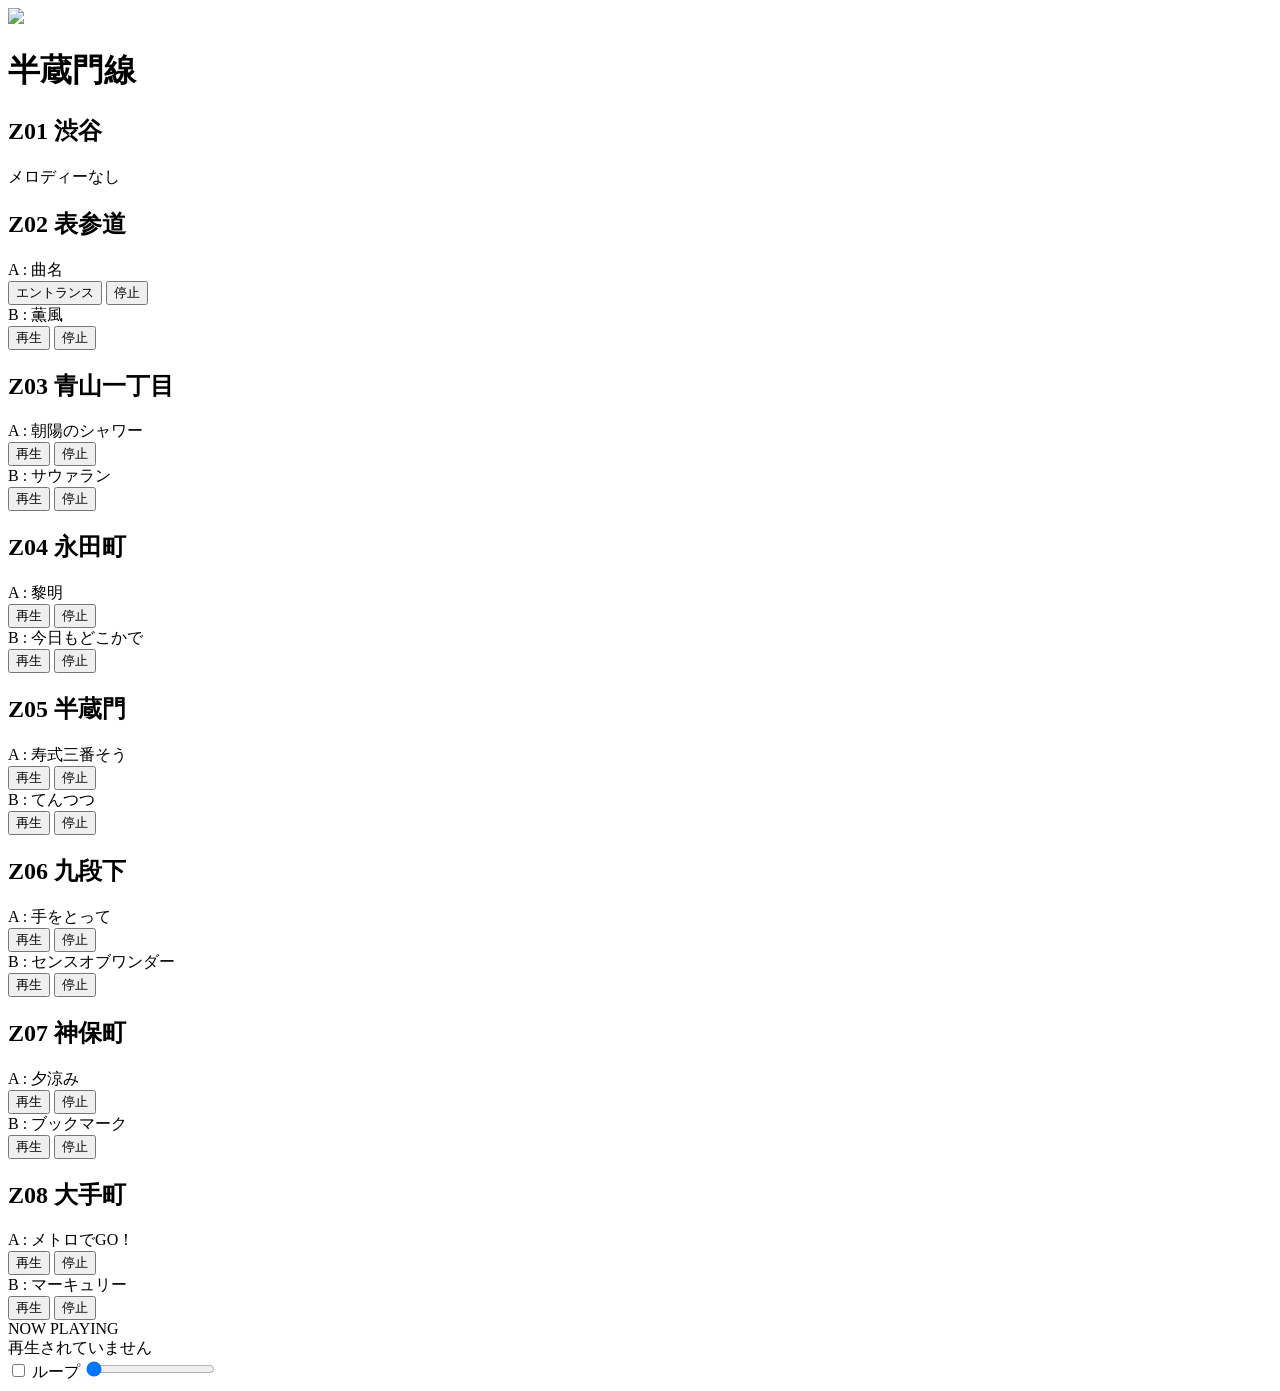
==== hanzomon-line/index.html @ 6f3da382 "Update index.html" ====
<!DOCTYPE html>
<html lang="ja">
<head>

  <meta charset="UTF-8">

  <meta
    name="viewport"
    content="width=device-width, initial-scale=1.0"
  >

  <title>半蔵門線 駅メロ</title>

  <link rel="stylesheet" href="style.css">

</head>

<body>

  <div class="bg-image"></div>





  <main class="container">

    <!-- 路線タイトル -->
    <div class="line-title">

      <img
        src="icons/hanzomon.png"
        class="line-icon"
      >

      <h1>半蔵門線</h1>

    </div>





    <!-- ===================================== -->
    <!-- Z01 渋谷 -->
    <!-- ===================================== -->

    <section class="station-card">

      <h2 class="station-name">
        Z01 渋谷
      </h2>





      <div class="melody-item">

        <div class="melody-title">
          メロディーなし
        </div>

      </div>

    </section>





    <!-- ===================================== -->
    <!-- ↓↓↓ ここから追加 ↓↓↓ -->
    <!-- ===================================== -->



    <section class="station-card">

      <h2 class="station-name">
        Z02 表参道
      </h2>





      <div class="melody-item">

        <div class="melody-title">
          A : 曲名
        </div>

        <div class="button-group">

          <button onclick="playMusic('audio/Z02A1.mp3','曲名')">
            エントランス
          </button>

          <button onclick="stopMusic()">
            停止
          </button>

        </div>

      </div>





      <div class="melody-item">

        <div class="melody-title">
          B : 薫風
        </div>

        <div class="button-group">

          <button onclick="playMusic('audio/Z02B1.mp3','曲名')">
            再生
          </button>

          <button onclick="stopMusic()">
            停止
          </button>

        </div>

      </div>

    </section>
 <section class="station-card">

      <h2 class="station-name">
        Z03 青山一丁目
      </h2>





      <div class="melody-item">

        <div class="melody-title">
          A : 朝陽のシャワー
        </div>

        <div class="button-group">

          <button onclick="playMusic('audio/Z03A1.mp3','曲名')">
            再生
          </button>

          <button onclick="stopMusic()">
            停止
          </button>

        </div>

      </div>





      <div class="melody-item">

        <div class="melody-title">
          B : サウァラン
        </div>

        <div class="button-group">

          <button onclick="playMusic('audio/Z03B1.mp3','曲名')">
            再生
          </button>

          <button onclick="stopMusic()">
            停止
          </button>

        </div>

      </div>

    </section>

     <section class="station-card">

      <h2 class="station-name">
        Z04 永田町
      </h2>





      <div class="melody-item">

        <div class="melody-title">
          A : 黎明
        </div>

        <div class="button-group">

          <button onclick="playMusic('audio/Z04A1.mp3','曲名')">
            再生
          </button>

          <button onclick="stopMusic()">
            停止
          </button>

        </div>

      </div>





      <div class="melody-item">

        <div class="melody-title">
          B : 今日もどこかで
        </div>

        <div class="button-group">

          <button onclick="playMusic('audio/Z04B1.mp3','曲名')">
            再生
          </button>

          <button onclick="stopMusic()">
            停止
          </button>

        </div>

      </div>

    </section>





  </main>

 <section class="station-card">

      <h2 class="station-name">
        Z05 半蔵門
      </h2>





      <div class="melody-item">

        <div class="melody-title">
          A : 寿式三番そう
        </div>

        <div class="button-group">

          <button onclick="playMusic('audio/Z05A1.mp3','曲名')">
            再生
          </button>

          <button onclick="stopMusic()">
            停止
          </button>

        </div>

      </div>





      <div class="melody-item">

        <div class="melody-title">
          B : てんつつ
        </div>

        <div class="button-group">

          <button onclick="playMusic('audio/Z05B1.mp3','曲名')">
            再生
          </button>

          <button onclick="stopMusic()">
            停止
          </button>

        </div>

      </div>

    </section>

 <section class="station-card">

      <h2 class="station-name">
        Z06 九段下
      </h2>





      <div class="melody-item">

        <div class="melody-title">
          A : 手をとって
        </div>

        <div class="button-group">

          <button onclick="playMusic('audio/Z06A1.mp3','曲名')">
            再生
          </button>

          <button onclick="stopMusic()">
            停止
          </button>

        </div>

      </div>





      <div class="melody-item">

        <div class="melody-title">
          B : センスオブワンダー
        </div>

        <div class="button-group">

          <button onclick="playMusic('audio/Z06B1.mp3','曲名')">
            再生
          </button>

          <button onclick="stopMusic()">
            停止
          </button>

        </div>

      </div>

    </section>
 <section class="station-card">

      <h2 class="station-name">
        Z07 神保町
      </h2>





      <div class="melody-item">

        <div class="melody-title">
          A : 夕涼み
        </div>

        <div class="button-group">

          <button onclick="playMusic('audio/Z07A1.mp3','曲名')">
            再生
          </button>

          <button onclick="stopMusic()">
            停止
          </button>

        </div>

      </div>





      <div class="melody-item">

        <div class="melody-title">
          B : ブックマーク
        </div>

        <div class="button-group">

          <button onclick="playMusic('audio/Z07B1.mp3','曲名')">
            再生
          </button>

          <button onclick="stopMusic()">
            停止
          </button>

        </div>

      </div>

    </section>
 <section class="station-card">

      <h2 class="station-name">
        Z08 大手町
      </h2>





      <div class="melody-item">

        <div class="melody-title">
          A : メトロでGO！
        </div>

        <div class="button-group">

          <button onclick="playMusic('audio/Z08A1.mp3','曲名')">
            再生
          </button>

          <button onclick="stopMusic()">
            停止
          </button>

        </div>

      </div>





      <div class="melody-item">

        <div class="melody-title">
          B : マーキュリー
        </div>

        <div class="button-group">

          <button onclick="playMusic('audio/Z08B1.mp3','曲名')">
            再生
          </button>

          <button onclick="stopMusic()">
            停止
          </button>

        </div>

      </div>

    </section>



  <!-- 下部固定プレイヤー -->
  <div class="music-bar">

    <div class="music-left">

      <div class="playing-label">
        NOW PLAYING
      </div>

      <div
        class="now-playing"
        id="nowPlaying"
      >
        再生されていません
      </div>

    </div>





    <div class="music-right">

      <!-- ループ -->
      <label class="loop-wrap">

        <input
          type="checkbox"
          id="loopToggle"
        >

        ループ

      </label>





      <!-- シークバー -->
      <input
        type="range"
        id="seekBar"
        value="0"
        min="0"
        max="100"
      >

    </div>

  </div>





  <!-- audio -->
  <audio
    id="audio-player"
    preload="auto"
  ></audio>





  <script>

    const player =
      document.getElementById(
        "audio-player"
      );

    const seekBar =
      document.getElementById(
        "seekBar"
      );

    const loopToggle =
      document.getElementById(
        "loopToggle"
      );

    const nowPlaying =
      document.getElementById(
        "nowPlaying"
      );





    function playMusic(file,name){

      player.src = file;

      player.loop =
        loopToggle.checked;

      player.play();

      nowPlaying.textContent =
        name;
    }





    function stopMusic(){

      player.pause();

      player.currentTime = 0;

      nowPlaying.textContent =
        "再生されていません";
    }





    player.addEventListener(
      "timeupdate",
      () => {

        if(player.duration){

          seekBar.value =
            (player.currentTime
            / player.duration)
            * 100;
        }

      }
    );





    seekBar.addEventListener(
      "input",
      () => {

        if(player.duration){

          player.currentTime =
            (seekBar.value / 100)
            * player.duration;
        }

      }
    );

  </script>

</body>
</html>
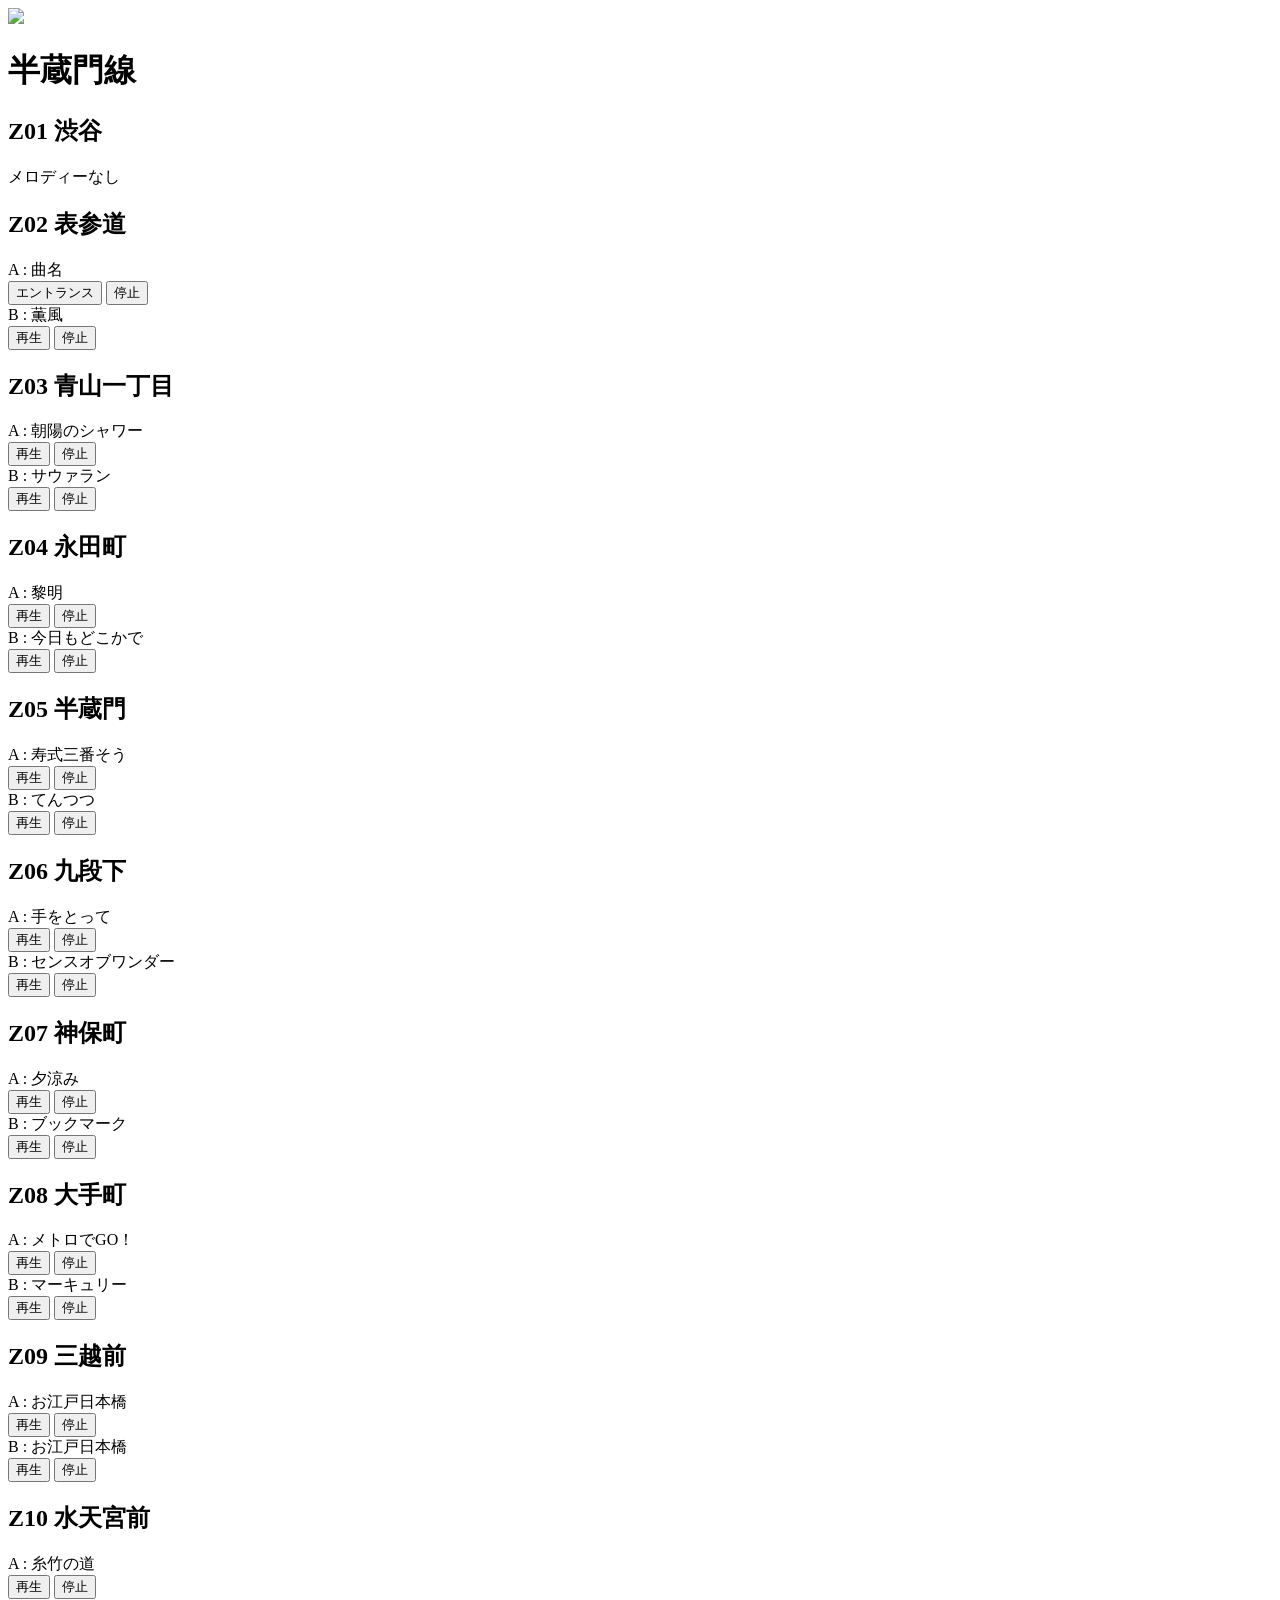
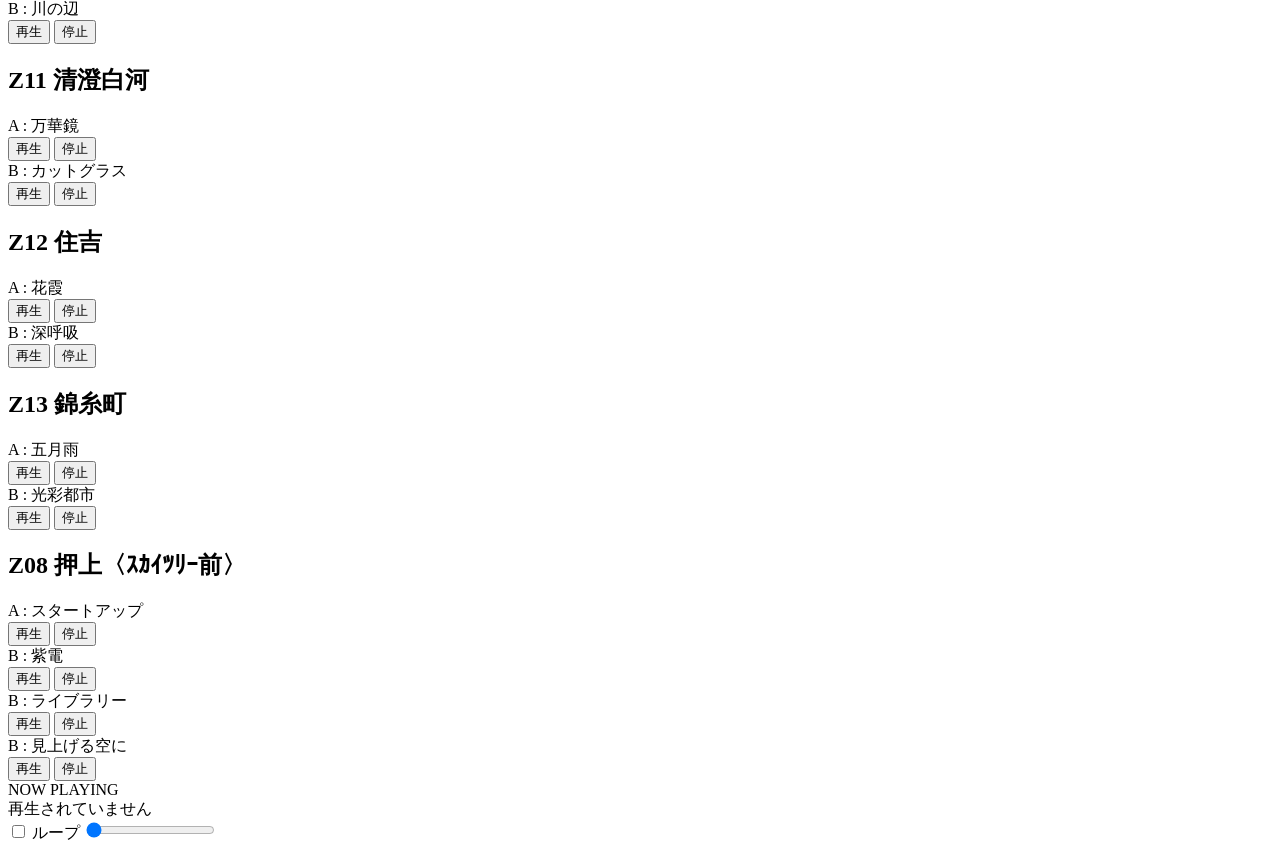
==== commit b6d81970: "Update index.html" ====
--- a/hanzomon-line/index.html
+++ b/hanzomon-line/index.html
@@ -469,7 +469,374 @@
       </div>
 
     </section>
-
+ <section class="station-card">
+
+      <h2 class="station-name">
+        Z09 三越前
+      </h2>
+
+
+
+
+
+      <div class="melody-item">
+
+        <div class="melody-title">
+          A : お江戸日本橋
+        </div>
+
+        <div class="button-group">
+
+          <button onclick="playMusic('audio/Z09A1.mp3','曲名')">
+            再生
+          </button>
+
+          <button onclick="stopMusic()">
+            停止
+          </button>
+
+        </div>
+
+      </div>
+
+
+
+
+
+      <div class="melody-item">
+
+        <div class="melody-title">
+          B : お江戸日本橋
+        </div>
+
+        <div class="button-group">
+
+          <button onclick="playMusic('audio/Z09B1.mp3','曲名')">
+            再生
+          </button>
+
+          <button onclick="stopMusic()">
+            停止
+          </button>
+
+        </div>
+
+      </div>
+
+    </section>
+ <section class="station-card">
+
+      <h2 class="station-name">
+        Z10 水天宮前
+      </h2>
+
+
+
+
+
+      <div class="melody-item">
+
+        <div class="melody-title">
+          A : 糸竹の道
+        </div>
+
+        <div class="button-group">
+
+          <button onclick="playMusic('audio/Z10A1.mp3','曲名')">
+            再生
+          </button>
+
+          <button onclick="stopMusic()">
+            停止
+          </button>
+
+        </div>
+
+      </div>
+
+
+
+
+
+      <div class="melody-item">
+
+        <div class="melody-title">
+          B : 川の辺
+        </div>
+
+        <div class="button-group">
+
+          <button onclick="playMusic('audio/Z10B1.mp3','曲名')">
+            再生
+          </button>
+
+          <button onclick="stopMusic()">
+            停止
+          </button>
+
+        </div>
+
+      </div>
+
+    </section>
+ <section class="station-card">
+
+      <h2 class="station-name">
+        Z11 清澄白河
+      </h2>
+
+
+
+
+
+      <div class="melody-item">
+
+        <div class="melody-title">
+          A : 万華鏡
+        </div>
+
+        <div class="button-group">
+
+          <button onclick="playMusic('audio/Z11A1.mp3','曲名')">
+            再生
+          </button>
+
+          <button onclick="stopMusic()">
+            停止
+          </button>
+
+        </div>
+
+      </div>
+
+
+
+
+
+      <div class="melody-item">
+
+        <div class="melody-title">
+          B : カットグラス
+        </div>
+
+        <div class="button-group">
+
+          <button onclick="playMusic('audio/Z11B1.mp3','曲名')">
+            再生
+          </button>
+
+          <button onclick="stopMusic()">
+            停止
+          </button>
+
+        </div>
+
+      </div>
+
+    </section>
+ <section class="station-card">
+
+      <h2 class="station-name">
+        Z12 住吉
+      </h2>
+
+
+
+
+
+      <div class="melody-item">
+
+        <div class="melody-title">
+          A : 花霞
+        </div>
+
+        <div class="button-group">
+
+          <button onclick="playMusic('audio/Z12A1.mp3','曲名')">
+            再生
+          </button>
+
+          <button onclick="stopMusic()">
+            停止
+          </button>
+
+        </div>
+
+      </div>
+
+
+
+
+
+      <div class="melody-item">
+
+        <div class="melody-title">
+          B : 深呼吸
+        </div>
+
+        <div class="button-group">
+
+          <button onclick="playMusic('audio/Z12B1.mp3','曲名')">
+            再生
+          </button>
+
+          <button onclick="stopMusic()">
+            停止
+          </button>
+
+        </div>
+
+      </div>
+
+    </section>
+ <section class="station-card">
+
+      <h2 class="station-name">
+        Z13 錦糸町
+      </h2>
+
+
+
+
+
+      <div class="melody-item">
+
+        <div class="melody-title">
+          A : 五月雨
+        </div>
+
+        <div class="button-group">
+
+          <button onclick="playMusic('audio/Z13A1.mp3','曲名')">
+            再生
+          </button>
+
+          <button onclick="stopMusic()">
+            停止
+          </button>
+
+        </div>
+
+      </div>
+
+
+
+
+
+      <div class="melody-item">
+
+        <div class="melody-title">
+          B : 光彩都市
+        </div>
+
+        <div class="button-group">
+
+          <button onclick="playMusic('audio/Z13B1.mp3','曲名')">
+            再生
+          </button>
+
+          <button onclick="stopMusic()">
+            停止
+          </button>
+
+        </div>
+
+      </div>
+
+    </section>
+ <section class="station-card">
+
+      <h2 class="station-name">
+        Z08 押上〈ｽｶｲﾂﾘｰ前〉
+      </h2>
+
+
+
+
+
+      <div class="melody-item">
+
+        <div class="melody-title">
+          A : スタートアップ
+        </div>
+
+        <div class="button-group">
+
+          <button onclick="playMusic('audio/Z14A1.mp3','曲名')">
+            再生
+          </button>
+
+          <button onclick="stopMusic()">
+            停止
+          </button>
+
+        </div>
+
+      </div>
+
+
+
+
+
+      <div class="melody-item">
+
+        <div class="melody-title">
+          B : 紫電
+        </div>
+
+        <div class="button-group">
+
+          <button onclick="playMusic('audio/Z14B1.mp3','曲名')">
+            再生
+          </button>
+
+          <button onclick="stopMusic()">
+            停止
+          </button>
+
+        </div>
+
+      </div>
+      <div class="melody-item">
+
+        <div class="melody-title">
+          B : ライブラリー
+        </div>
+
+        <div class="button-group">
+
+          <button onclick="playMusic('audio/Z14B2.mp3','曲名')">
+            再生
+          </button>
+
+          <button onclick="stopMusic()">
+            停止
+          </button>
+
+        </div>
+
+      </div>
+      <div class="melody-item">
+
+        <div class="melody-title">
+          B : 見上げる空に
+        </div>
+
+        <div class="button-group">
+
+          <button onclick="playMusic('audio/Z14B3.mp3','曲名')">
+            再生
+          </button>
+
+          <button onclick="stopMusic()">
+            停止
+          </button>
+
+        </div>
+
+      </div>
+
+    </section>
 
 
   <!-- 下部固定プレイヤー -->
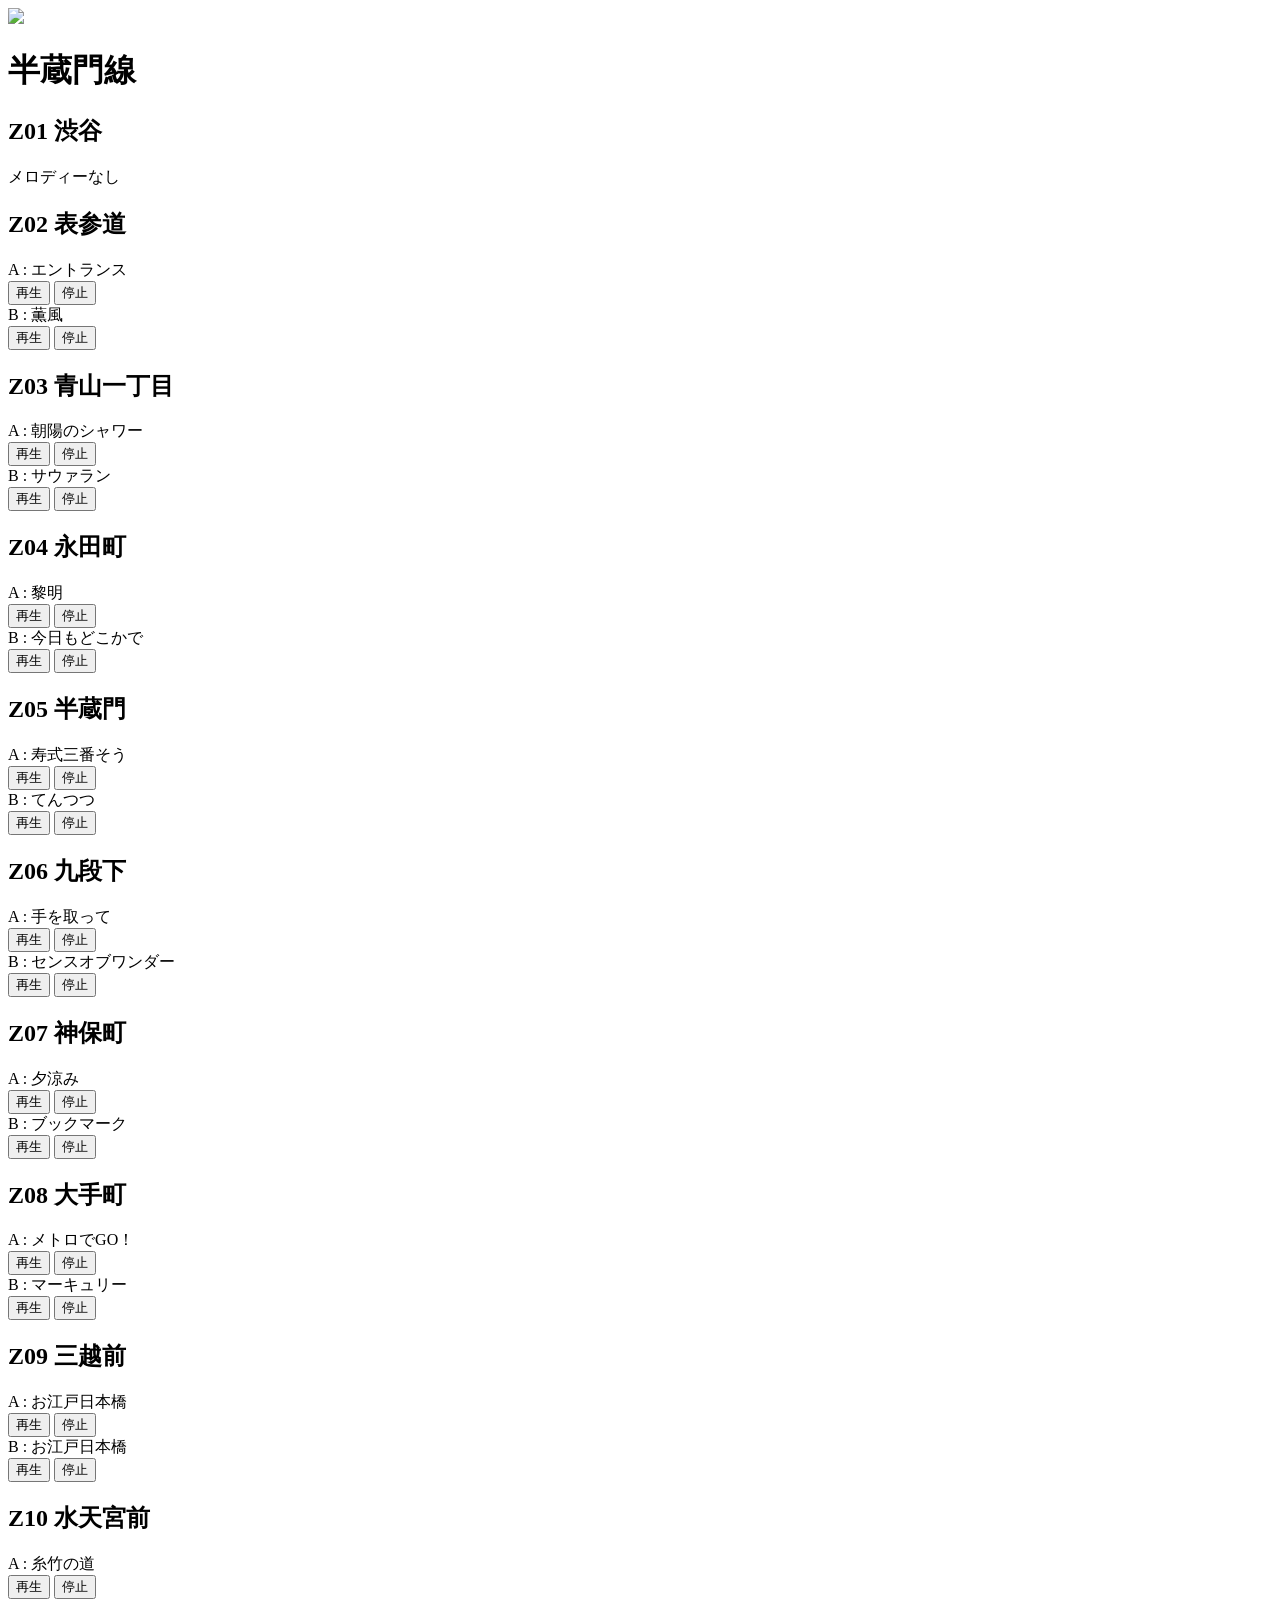
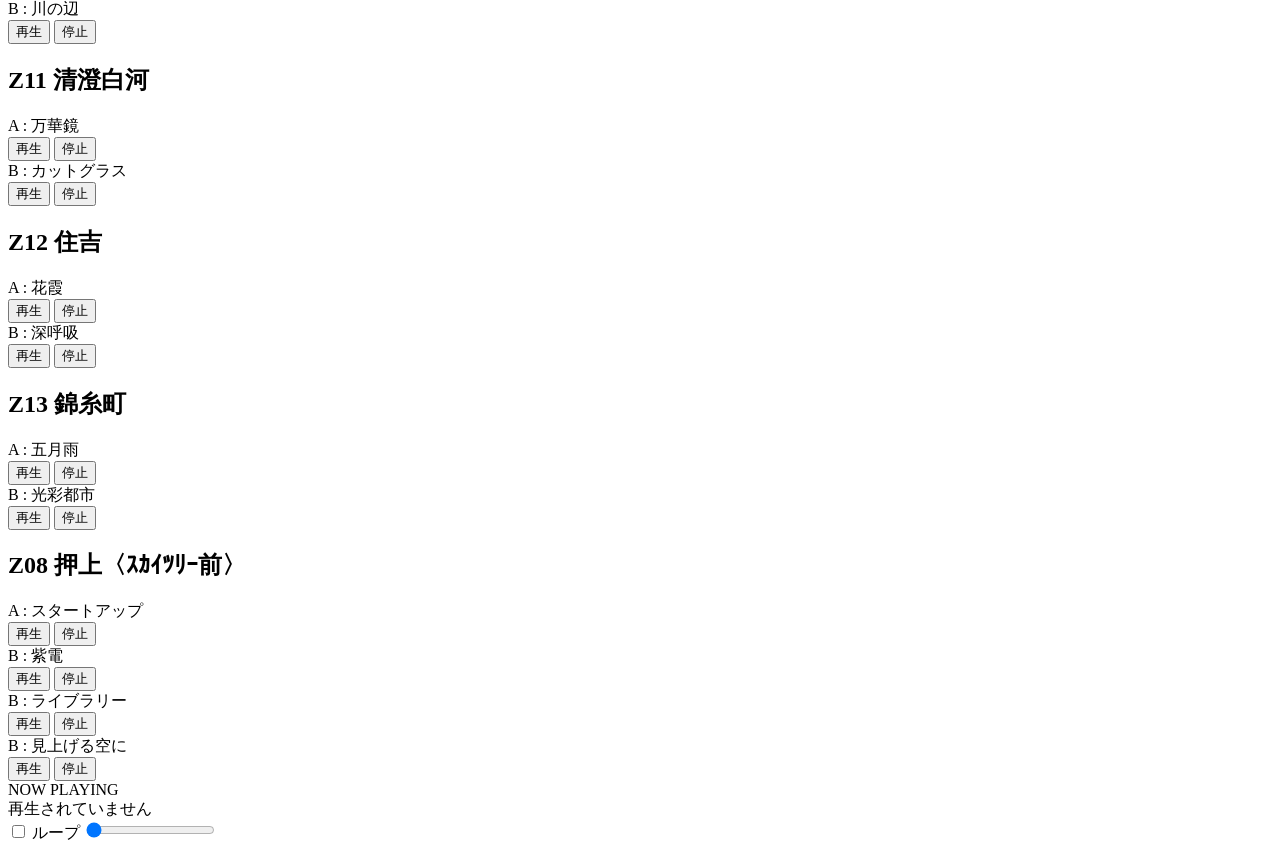
==== commit f7bfad71: "Update index.html" ====
--- a/hanzomon-line/index.html
+++ b/hanzomon-line/index.html
@@ -88,13 +88,13 @@
       <div class="melody-item">
 
         <div class="melody-title">
-          A : 曲名
-        </div>
-
-        <div class="button-group">
-
-          <button onclick="playMusic('audio/Z02A1.mp3','曲名')">
-            エントランス
+          A : エントランス
+        </div>
+
+        <div class="button-group">
+
+          <button onclick="playMusic('audio/Z02A1.mp3','表参道 エントランス')">
+            再生
           </button>
 
           <button onclick="stopMusic()">
@@ -117,7 +117,7 @@
 
         <div class="button-group">
 
-          <button onclick="playMusic('audio/Z02B1.mp3','曲名')">
+          <button onclick="playMusic('audio/Z02B1.mp3','表参道 薫風')">
             再生
           </button>
 
@@ -148,7 +148,7 @@
 
         <div class="button-group">
 
-          <button onclick="playMusic('audio/Z03A1.mp3','曲名')">
+          <button onclick="playMusic('audio/Z03A1.mp3','青山一丁目 朝陽のシャワー')">
             再生
           </button>
 
@@ -172,7 +172,7 @@
 
         <div class="button-group">
 
-          <button onclick="playMusic('audio/Z03B1.mp3','曲名')">
+          <button onclick="playMusic('audio/Z03B1.mp3','青山一丁目 サウァラン')">
             再生
           </button>
 
@@ -204,7 +204,7 @@
 
         <div class="button-group">
 
-          <button onclick="playMusic('audio/Z04A1.mp3','曲名')">
+          <button onclick="playMusic('audio/Z04A1.mp3','永田町 黎明')">
             再生
           </button>
 
@@ -228,25 +228,25 @@
 
         <div class="button-group">
 
-          <button onclick="playMusic('audio/Z04B1.mp3','曲名')">
-            再生
-          </button>
-
-          <button onclick="stopMusic()">
-            停止
-          </button>
-
-        </div>
-
-      </div>
-
-    </section>
-
-
-
-
-
-  </main>
+          <button onclick="playMusic('audio/Z04B1.mp3','永田町 今日もどこかで')">
+            再生
+          </button>
+
+          <button onclick="stopMusic()">
+            停止
+          </button>
+
+        </div>
+
+      </div>
+
+    </section>
+
+
+
+
+
+  
 
  <section class="station-card">
 
@@ -266,7 +266,7 @@
 
         <div class="button-group">
 
-          <button onclick="playMusic('audio/Z05A1.mp3','曲名')">
+          <button onclick="playMusic('audio/Z05A1.mp3','半蔵門 寿式三番三')">
             再生
           </button>
 
@@ -290,7 +290,7 @@
 
         <div class="button-group">
 
-          <button onclick="playMusic('audio/Z05B1.mp3','曲名')">
+          <button onclick="playMusic('audio/Z05B1.mp3','半蔵門　てんつつ')">
             再生
           </button>
 
@@ -317,12 +317,12 @@
       <div class="melody-item">
 
         <div class="melody-title">
-          A : 手をとって
-        </div>
-
-        <div class="button-group">
-
-          <button onclick="playMusic('audio/Z06A1.mp3','曲名')">
+          A : 手を取って
+        </div>
+
+        <div class="button-group">
+
+          <button onclick="playMusic('audio/Z06A1.mp3','九段下 手を取って')">
             再生
           </button>
 
@@ -346,7 +346,7 @@
 
         <div class="button-group">
 
-          <button onclick="playMusic('audio/Z06B1.mp3','曲名')">
+          <button onclick="playMusic('audio/Z06B1.mp3','九段下 センスオブワンダー')">
             再生
           </button>
 
@@ -377,7 +377,7 @@
 
         <div class="button-group">
 
-          <button onclick="playMusic('audio/Z07A1.mp3','曲名')">
+          <button onclick="playMusic('audio/Z07A1.mp3','神保町　夕涼み')">
             再生
           </button>
 
@@ -401,7 +401,7 @@
 
         <div class="button-group">
 
-          <button onclick="playMusic('audio/Z07B1.mp3','曲名')">
+          <button onclick="playMusic('audio/Z07B1.mp3','神保町　ブックマーク')">
             再生
           </button>
 
@@ -432,7 +432,7 @@
 
         <div class="button-group">
 
-          <button onclick="playMusic('audio/Z08A1.mp3','曲名')">
+          <button onclick="playMusic('audio/Z08A1.mp3','大手町　メトロでGO！')">
             再生
           </button>
 
@@ -456,7 +456,7 @@
 
         <div class="button-group">
 
-          <button onclick="playMusic('audio/Z08B1.mp3','曲名')">
+          <button onclick="playMusic('audio/Z08B1.mp3','大手町　マーキュリー')">
             再生
           </button>
 
@@ -487,7 +487,7 @@
 
         <div class="button-group">
 
-          <button onclick="playMusic('audio/Z09A1.mp3','曲名')">
+          <button onclick="playMusic('audio/Z09A1.mp3','三越前　お江戸日本橋E')">
             再生
           </button>
 
@@ -511,7 +511,7 @@
 
         <div class="button-group">
 
-          <button onclick="playMusic('audio/Z09B1.mp3','曲名')">
+          <button onclick="playMusic('audio/Z09B1.mp3','三越前　お江戸日本橋F')">
             再生
           </button>
 
@@ -542,7 +542,7 @@
 
         <div class="button-group">
 
-          <button onclick="playMusic('audio/Z10A1.mp3','曲名')">
+          <button onclick="playMusic('audio/Z10A1.mp3','水天宮前　糸竹の道')">
             再生
           </button>
 
@@ -566,7 +566,7 @@
 
         <div class="button-group">
 
-          <button onclick="playMusic('audio/Z10B1.mp3','曲名')">
+          <button onclick="playMusic('audio/Z10B1.mp3','水天宮前　川の辺')">
             再生
           </button>
 
@@ -597,7 +597,7 @@
 
         <div class="button-group">
 
-          <button onclick="playMusic('audio/Z11A1.mp3','曲名')">
+          <button onclick="playMusic('audio/Z11A1.mp3','清澄白河　万華鏡')">
             再生
           </button>
 
@@ -621,7 +621,7 @@
 
         <div class="button-group">
 
-          <button onclick="playMusic('audio/Z11B1.mp3','曲名')">
+          <button onclick="playMusic('audio/Z11B1.mp3','清澄白河　カットグラス')">
             再生
           </button>
 
@@ -652,7 +652,7 @@
 
         <div class="button-group">
 
-          <button onclick="playMusic('audio/Z12A1.mp3','曲名')">
+          <button onclick="playMusic('audio/Z12A1.mp3','住吉　花霞')">
             再生
           </button>
 
@@ -676,7 +676,7 @@
 
         <div class="button-group">
 
-          <button onclick="playMusic('audio/Z12B1.mp3','曲名')">
+          <button onclick="playMusic('audio/Z12B1.mp3','住吉　深呼吸')">
             再生
           </button>
 
@@ -707,7 +707,7 @@
 
         <div class="button-group">
 
-          <button onclick="playMusic('audio/Z13A1.mp3','曲名')">
+          <button onclick="playMusic('audio/Z13A1.mp3','錦糸町　五月雨')">
             再生
           </button>
 
@@ -731,7 +731,7 @@
 
         <div class="button-group">
 
-          <button onclick="playMusic('audio/Z13B1.mp3','曲名')">
+          <button onclick="playMusic('audio/Z13B1.mp3','錦糸町　光彩都市)">
             再生
           </button>
 
@@ -762,7 +762,7 @@
 
         <div class="button-group">
 
-          <button onclick="playMusic('audio/Z14A1.mp3','曲名')">
+          <button onclick="playMusic('audio/Z14A1.mp3','押上　スタートアップ')">
             再生
           </button>
 
@@ -786,7 +786,7 @@
 
         <div class="button-group">
 
-          <button onclick="playMusic('audio/Z14B1.mp3','曲名')">
+          <button onclick="playMusic('audio/Z14B1.mp3','押上　紫電')">
             再生
           </button>
 
@@ -805,7 +805,7 @@
 
         <div class="button-group">
 
-          <button onclick="playMusic('audio/Z14B2.mp3','曲名')">
+          <button onclick="playMusic('audio/Z14B2.mp3','押上　ライブラリー')">
             再生
           </button>
 
@@ -824,20 +824,20 @@
 
         <div class="button-group">
 
-          <button onclick="playMusic('audio/Z14B3.mp3','曲名')">
-            再生
-          </button>
-
-          <button onclick="stopMusic()">
-            停止
-          </button>
-
-        </div>
-
-      </div>
-
-    </section>
-
+          <button onclick="playMusic('audio/Z14B3.mp3','押上　見上げる空に')">
+            再生
+          </button>
+
+          <button onclick="stopMusic()">
+            停止
+          </button>
+
+        </div>
+
+      </div>
+
+    </section>
+</main>
 
   <!-- 下部固定プレイヤー -->
   <div class="music-bar">
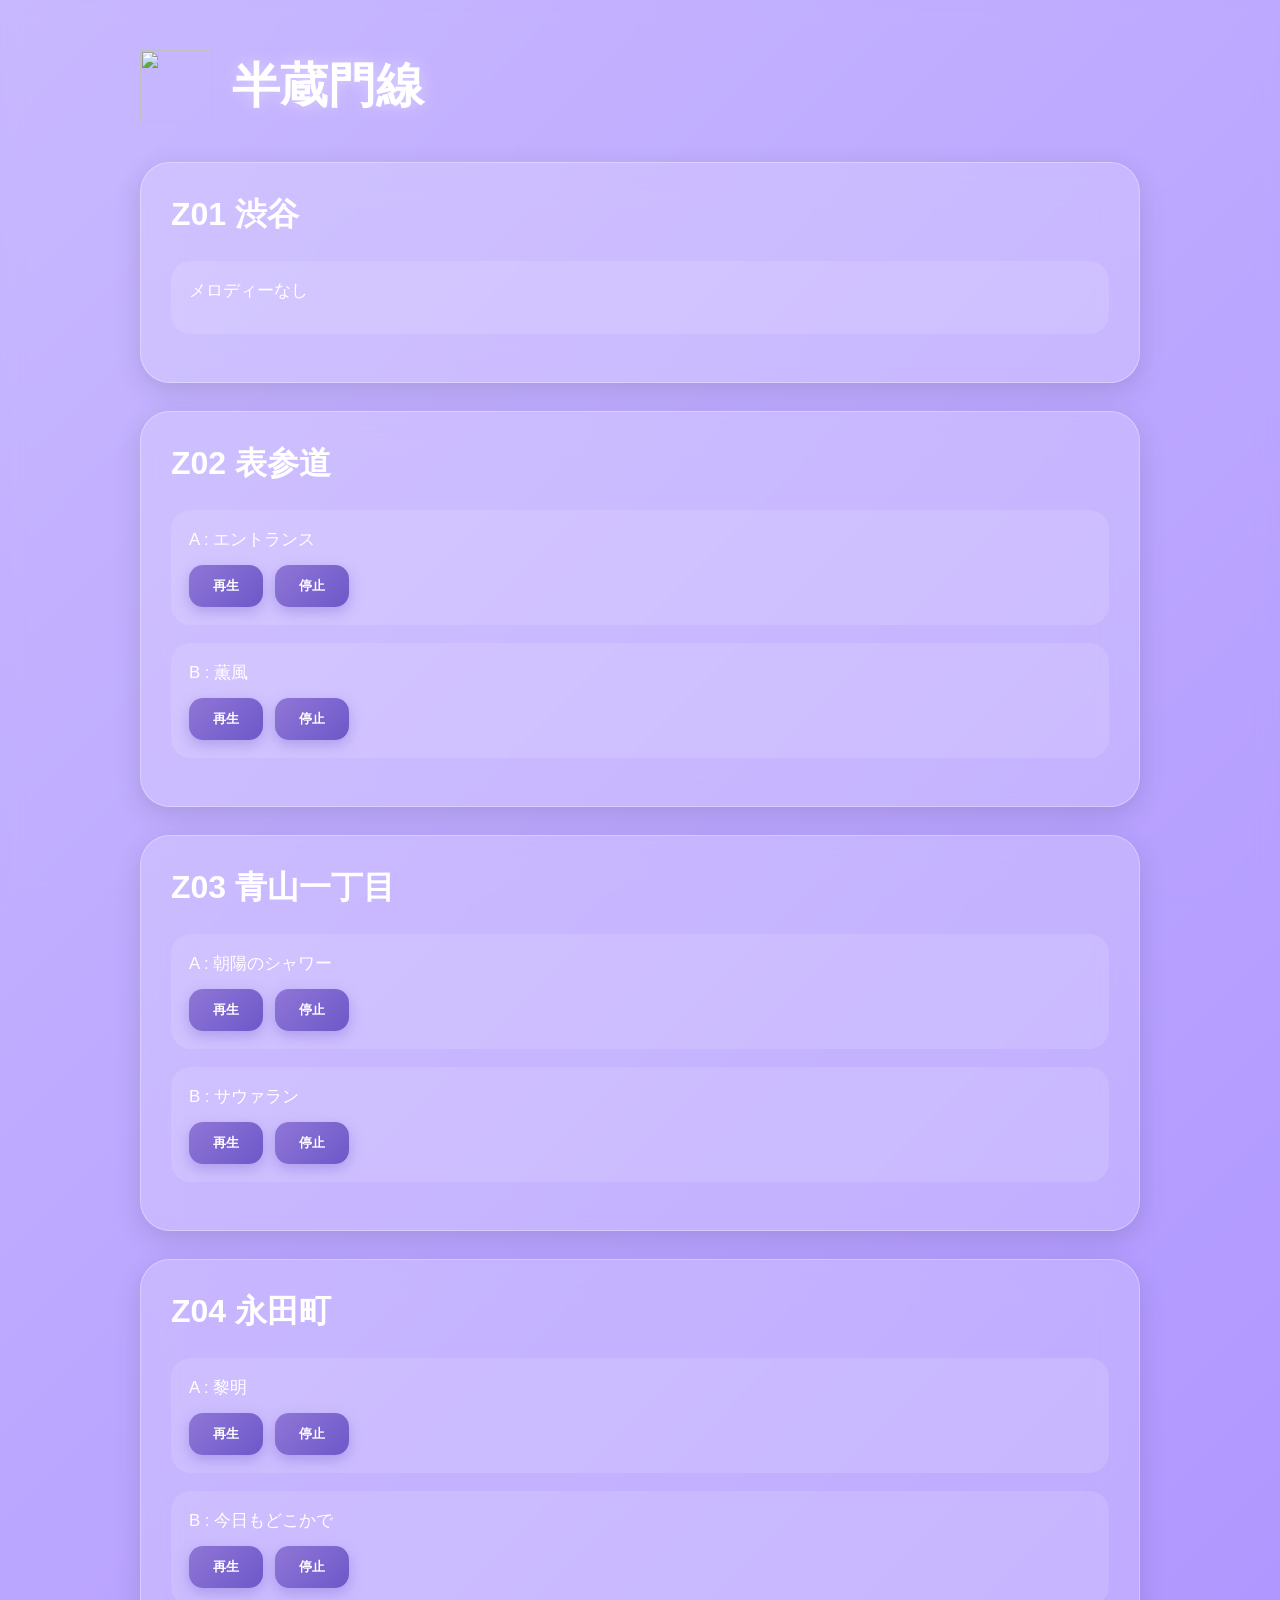
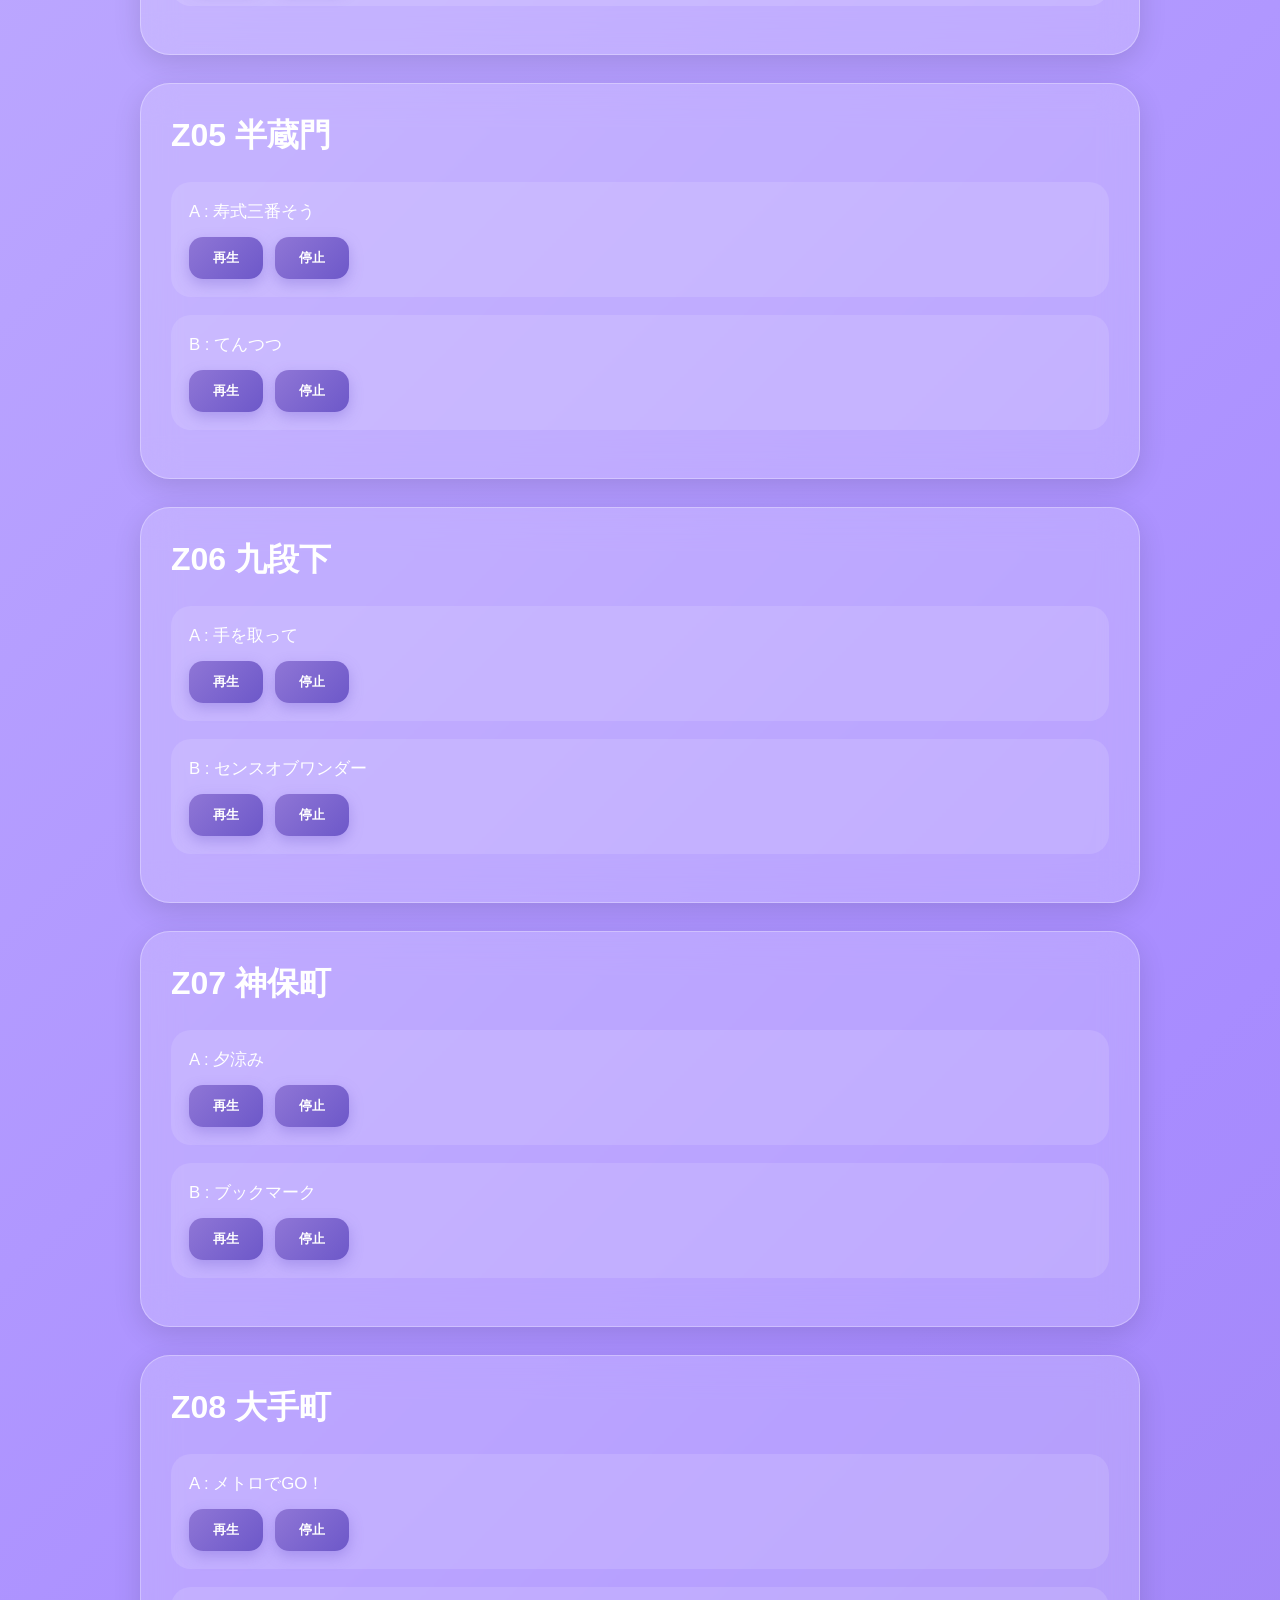
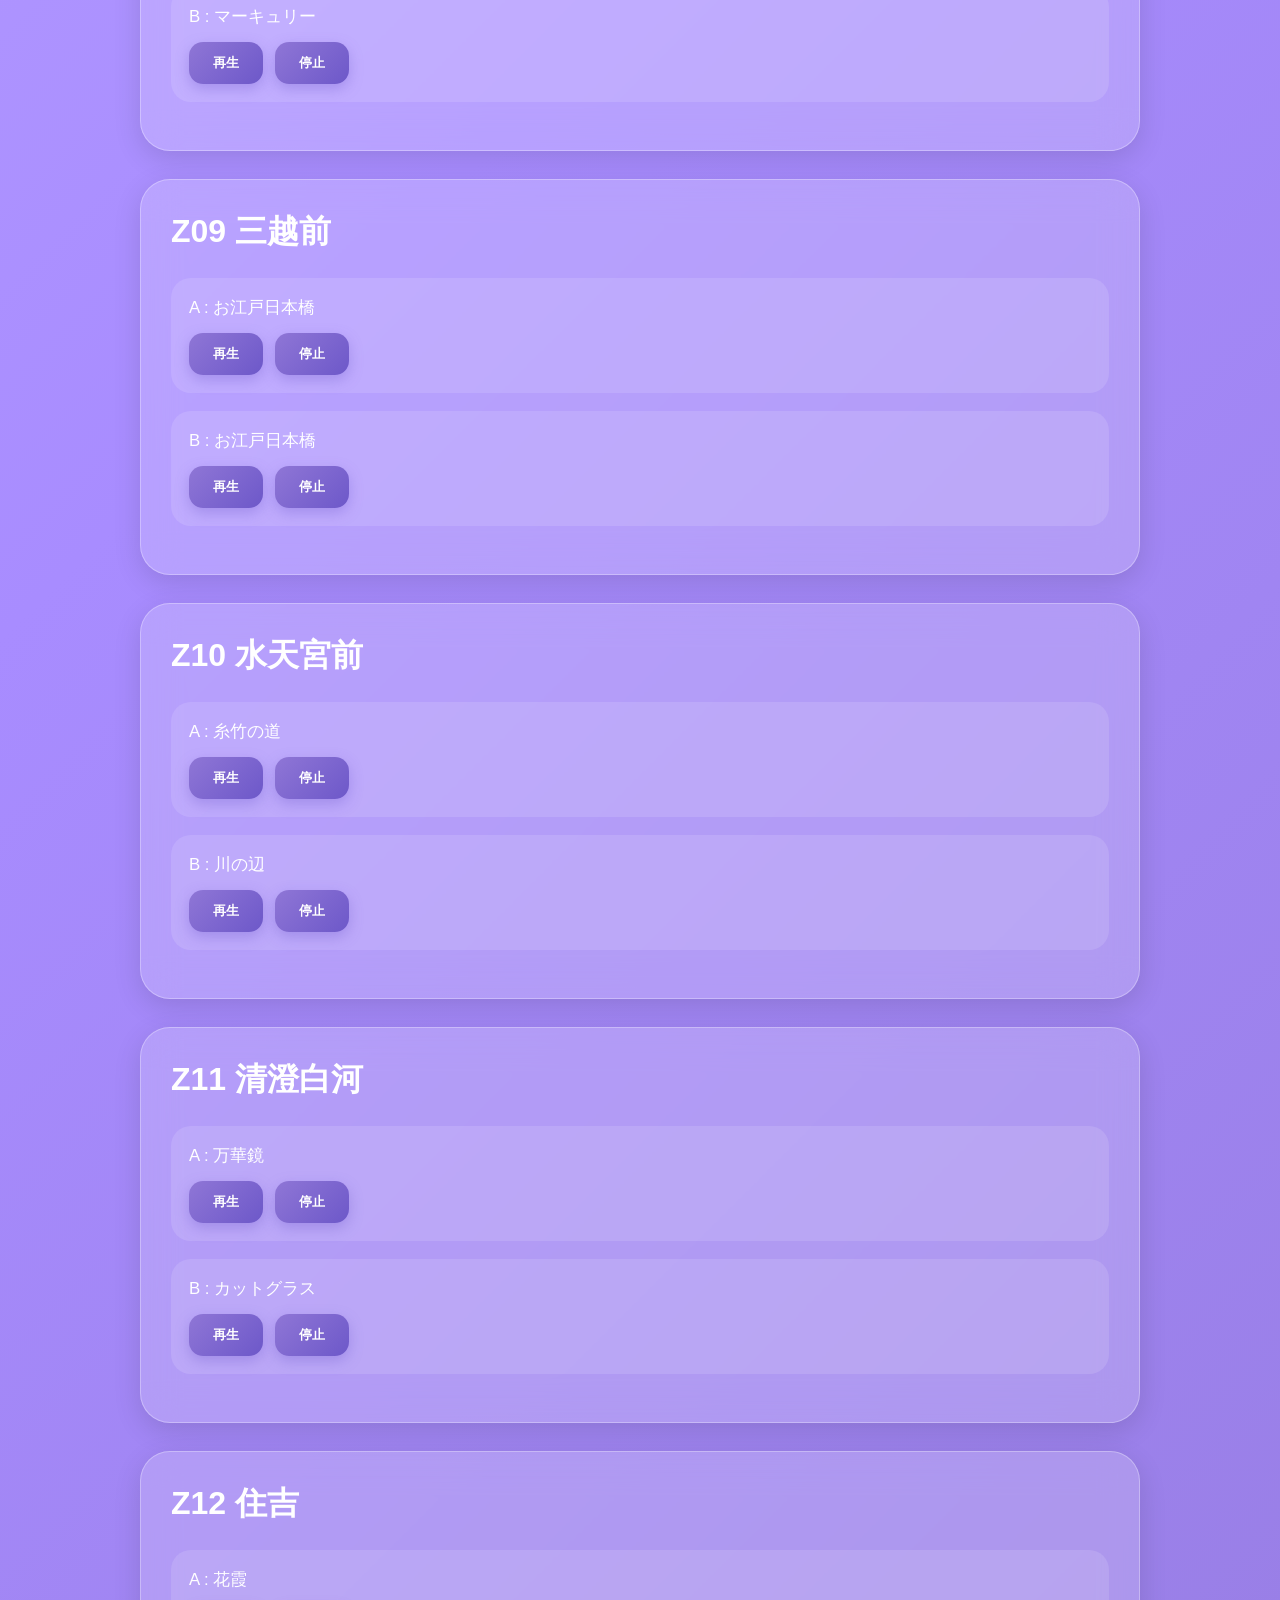
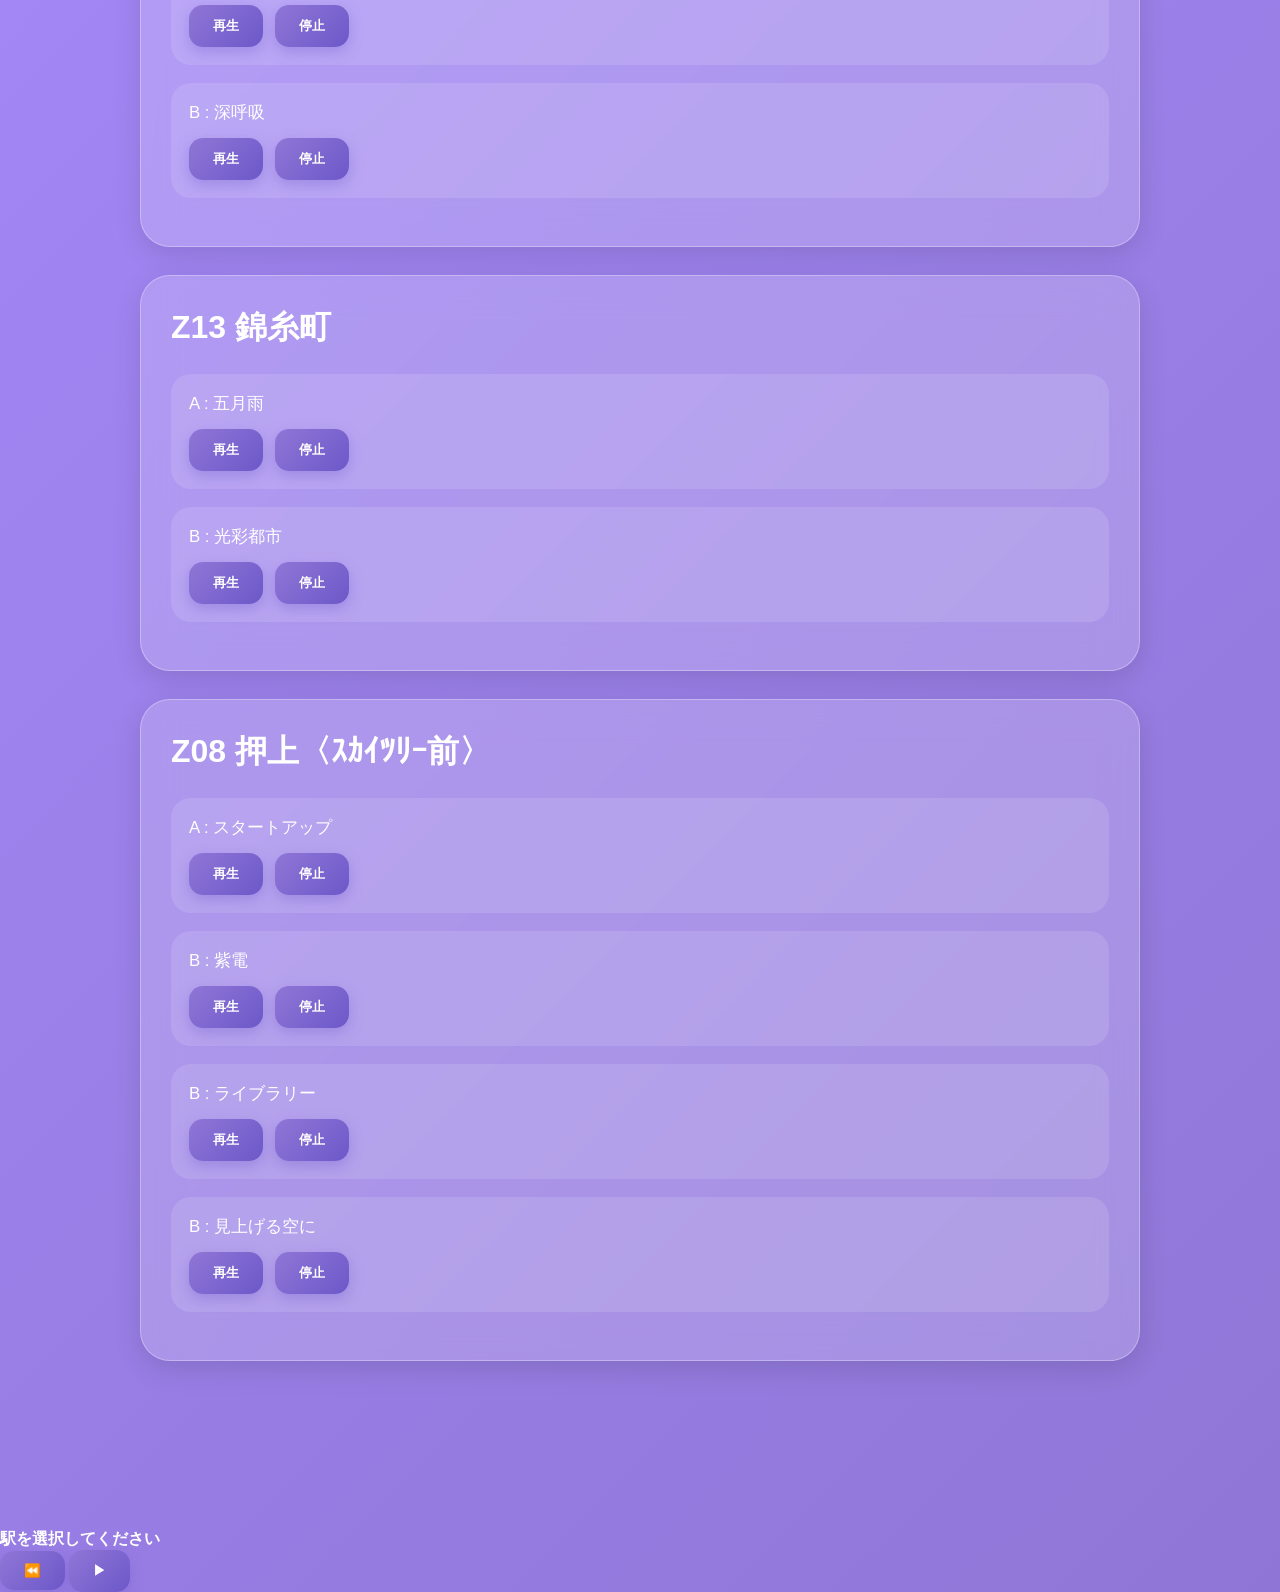
==== commit 2ecbafd1: "Update index.html" ====
--- a/hanzomon-line/index.html
+++ b/hanzomon-line/index.html
@@ -839,164 +839,149 @@
     </section>
 </main>
 
-  <!-- 下部固定プレイヤー -->
-  <div class="music-bar">
-
-    <div class="music-left">
-
-      <div class="playing-label">
-        NOW PLAYING
-      </div>
-
-      <div
-        class="now-playing"
-        id="nowPlaying"
-      >
-        再生されていません
-      </div>
-
-    </div>
-
-
-
-
-
-    <div class="music-right">
-
-      <!-- ループ -->
-      <label class="loop-wrap">
-
-        <input
-          type="checkbox"
-          id="loopToggle"
-        >
-
-        ループ
-
-      </label>
-
-
-
-
-
-      <!-- シークバー -->
-      <input
-        type="range"
-        id="seekBar"
-        value="0"
-        min="0"
-        max="100"
-      >
-
-    </div>
-
+ <!-- プレイヤー -->
+<!-- プレイヤー -->
+<div class="player-container">
+
+  <div
+    class="now-playing"
+    id="nowPlaying"
+  >
+    駅を選択してください
   </div>
 
-
-
-
-
-  <!-- audio -->
-  <audio
-    id="audio-player"
-    preload="auto"
-  ></audio>
-
-
-
-
-
-  <script>
-
-    const player =
-      document.getElementById(
-        "audio-player"
-      );
-
-    const seekBar =
-      document.getElementById(
-        "seekBar"
-      );
-
-    const loopToggle =
-      document.getElementById(
-        "loopToggle"
-      );
-
-    const nowPlaying =
-      document.getElementById(
-        "nowPlaying"
-      );
-
-
-
-
-
-    function playMusic(file,name){
-
-      player.src = file;
-
-      player.loop =
-        loopToggle.checked;
-
-      player.play();
-
-      nowPlaying.textContent =
-        name;
-    }
-
-
-
-
-
-    function stopMusic(){
-
-      player.pause();
-
-      player.currentTime = 0;
-
-      nowPlaying.textContent =
-        "再生されていません";
-    }
-
-
-
-
-
-    player.addEventListener(
-      "timeupdate",
-      () => {
-
-        if(player.duration){
-
-          seekBar.value =
-            (player.currentTime
-            / player.duration)
-            * 100;
-        }
+  <audio id="player"></audio>
+
+  <div class="player-controls">
+
+    <button id="restartBtn">
+      ⏪
+    </button>
+
+    <button id="pauseBtn">
+      ▶
+    </button>
+
+  </div>
+
+</div>
+
+</main>
+
+<script>
+
+const player =
+  document.getElementById(
+    "player"
+  );
+
+const nowPlaying =
+  document.getElementById(
+    "nowPlaying"
+  );
+
+const pauseBtn =
+  document.getElementById(
+    "pauseBtn"
+  );
+
+const restartBtn =
+  document.getElementById(
+    "restartBtn"
+  );
+
+/* 駅カード */
+
+document
+  .querySelectorAll(
+    ".station-card"
+  )
+  .forEach(card=>{
+
+    card.addEventListener(
+      "click",
+      ()=>{
+
+        const audio =
+          card.dataset.audio;
+
+        const station =
+          card.dataset.station;
+
+        if(!audio)return;
+
+        player.src = audio;
+
+        player.play();
+
+        nowPlaying.textContent =
+          station + " を再生中";
+
+        pauseBtn.textContent =
+          "⏸";
 
       }
     );
 
-
-
-
-
-    seekBar.addEventListener(
-      "input",
-      () => {
-
-        if(player.duration){
-
-          player.currentTime =
-            (seekBar.value / 100)
-            * player.duration;
-        }
-
-      }
-    );
-
-  </script>
+  });
+
+/* 再生 / 一時停止 */
+
+pauseBtn.addEventListener(
+  "click",
+  ()=>{
+
+    if(player.paused){
+
+      player.play();
+
+      pauseBtn.textContent =
+        "⏸";
+
+    }else{
+
+      player.pause();
+
+      pauseBtn.textContent =
+        "▶";
+
+    }
+
+  }
+);
+
+/* 最初から */
+
+restartBtn.addEventListener(
+  "click",
+  ()=>{
+
+    player.currentTime = 0;
+
+    player.play();
+
+    pauseBtn.textContent =
+      "⏸";
+
+  }
+);
+
+/* 再生終了 */
+
+player.addEventListener(
+  "ended",
+  ()=>{
+
+    pauseBtn.textContent =
+      "▶";
+
+    nowPlaying.textContent =
+      "駅を選択してください";
+
+  }
+);
+
+</script>
 
 </body>
 </html>
--- a/hanzomon-line/style.css
+++ b/hanzomon-line/style.css
@@ -0,0 +1,338 @@
+*{
+  margin:0;
+  padding:0;
+  box-sizing:border-box;
+}
+
+body{
+
+  font-family:
+    "Hiragino Sans",
+    "Yu Gothic",
+    sans-serif;
+
+  background:
+    linear-gradient(
+      135deg,
+      #c8b8ff,
+      #a88cff,
+      #8f76d6
+    );
+
+  min-height:100vh;
+
+  overflow-x:hidden;
+
+  color:white;
+}
+
+/* 背景画像 */
+.bg-image{
+
+  position:fixed;
+
+  inset:0;
+
+  background-image:
+    url("images/hanzomon_train.png");
+
+  background-size:cover;
+
+  background-position:center;
+
+  opacity:0.14;
+
+  z-index:-2;
+}
+
+/* ガラス */
+body::before{
+
+  content:"";
+
+  position:fixed;
+
+  inset:0;
+
+  backdrop-filter:blur(10px);
+
+  z-index:-1;
+}
+
+/* 全体 */
+.container{
+
+  width:min(1000px,90%);
+
+  margin:auto;
+
+  padding:
+    50px 0 140px;
+}
+
+/* 路線タイトル */
+.line-title{
+
+  display:flex;
+
+  align-items:center;
+
+  gap:20px;
+
+  margin-bottom:40px;
+}
+
+/* 路線記号 */
+.line-icon{
+
+  width:72px;
+  height:72px;
+
+  object-fit:contain;
+}
+
+/* タイトル */
+.line-title h1{
+
+  font-size:3rem;
+
+  text-shadow:
+    0 0 18px rgba(255,255,255,0.4);
+}
+
+/* 駅カード */
+.station-card{
+
+  background:
+    rgba(255,255,255,0.18);
+
+  border:
+    1px solid rgba(255,255,255,0.3);
+
+  backdrop-filter:blur(18px);
+
+  border-radius:30px;
+
+  padding:30px;
+
+  margin-bottom:28px;
+
+  box-shadow:
+    0 8px 28px rgba(0,0,0,0.12);
+}
+
+/* 駅名 */
+.station-name{
+
+  font-size:2rem;
+
+  margin-bottom:24px;
+}
+
+/* 曲 */
+.melody-item{
+
+  background:
+    rgba(255,255,255,0.12);
+
+  border-radius:20px;
+
+  padding:18px;
+
+  margin-bottom:18px;
+}
+
+/* 曲名 */
+.melody-title{
+
+  font-size:1.05rem;
+
+  margin-bottom:14px;
+}
+
+/* ボタン */
+.button-group{
+
+  display:flex;
+
+  gap:12px;
+}
+
+button{
+
+  border:none;
+
+  padding:
+    12px 24px;
+
+  border-radius:14px;
+
+  cursor:pointer;
+
+  font-weight:bold;
+
+  color:white;
+
+  background:
+    linear-gradient(
+      135deg,
+      #8f76d6,
+      #6d58c9
+    );
+
+  transition:0.25s;
+
+  box-shadow:
+    0 5px 14px rgba(109,88,201,0.35);
+}
+
+button:hover{
+
+  transform:
+    scale(1.04);
+}
+
+/* 下部プレイヤー */
+.music-bar{
+
+  position:fixed;
+
+  left:0;
+  right:0;
+  bottom:0;
+
+  display:flex;
+
+  justify-content:space-between;
+
+  align-items:center;
+
+  gap:20px;
+
+  padding:
+    18px 24px;
+
+  background:
+    rgba(255,255,255,0.18);
+
+  backdrop-filter:blur(20px);
+
+  border-top:
+    1px solid rgba(255,255,255,0.25);
+}
+
+/* 左 */
+.music-left{
+
+  min-width:180px;
+}
+
+/* 再生中 */
+.playing-label{
+
+  font-size:0.75rem;
+
+  opacity:0.7;
+
+  margin-bottom:4px;
+}
+
+.now-playing{
+
+  font-weight:bold;
+}
+
+/* 右 */
+.music-right{
+
+  flex:1;
+
+  display:flex;
+
+  align-items:center;
+
+  gap:20px;
+}
+
+/* ループ */
+.loop-wrap{
+
+  display:flex;
+
+  align-items:center;
+
+  gap:8px;
+
+  white-space:nowrap;
+}
+
+/* バー */
+#seekBar{
+
+  width:100%;
+}
+
+/* スマホ */
+@media(max-width:700px){
+
+  .line-title{
+
+    flex-direction:column;
+
+    align-items:flex-start;
+  }
+
+  .line-title h1{
+
+    font-size:2rem;
+  }
+
+  .station-name{
+
+    font-size:1.5rem;
+  }
+
+  .button-group{
+
+    flex-direction:column;
+  }
+
+  button{
+
+    width:100%;
+  }
+
+  .music-bar{
+
+    flex-direction:column;
+
+    align-items:flex-start;
+  }
+
+  .music-right{
+
+    width:100%;
+  }
+
+}
+
+/* =========================
+   基本設定
+========================= */
+
+*{
+  margin:0;
+  padding:0;
+  box-sizing:border-box;
+}
+
+body{
+
+  font-family:
+    "Hiragino Sans",
+    "Yu Gothic",
+    sans-serif;
+
+  background:
+    linear-gradient(
+     
